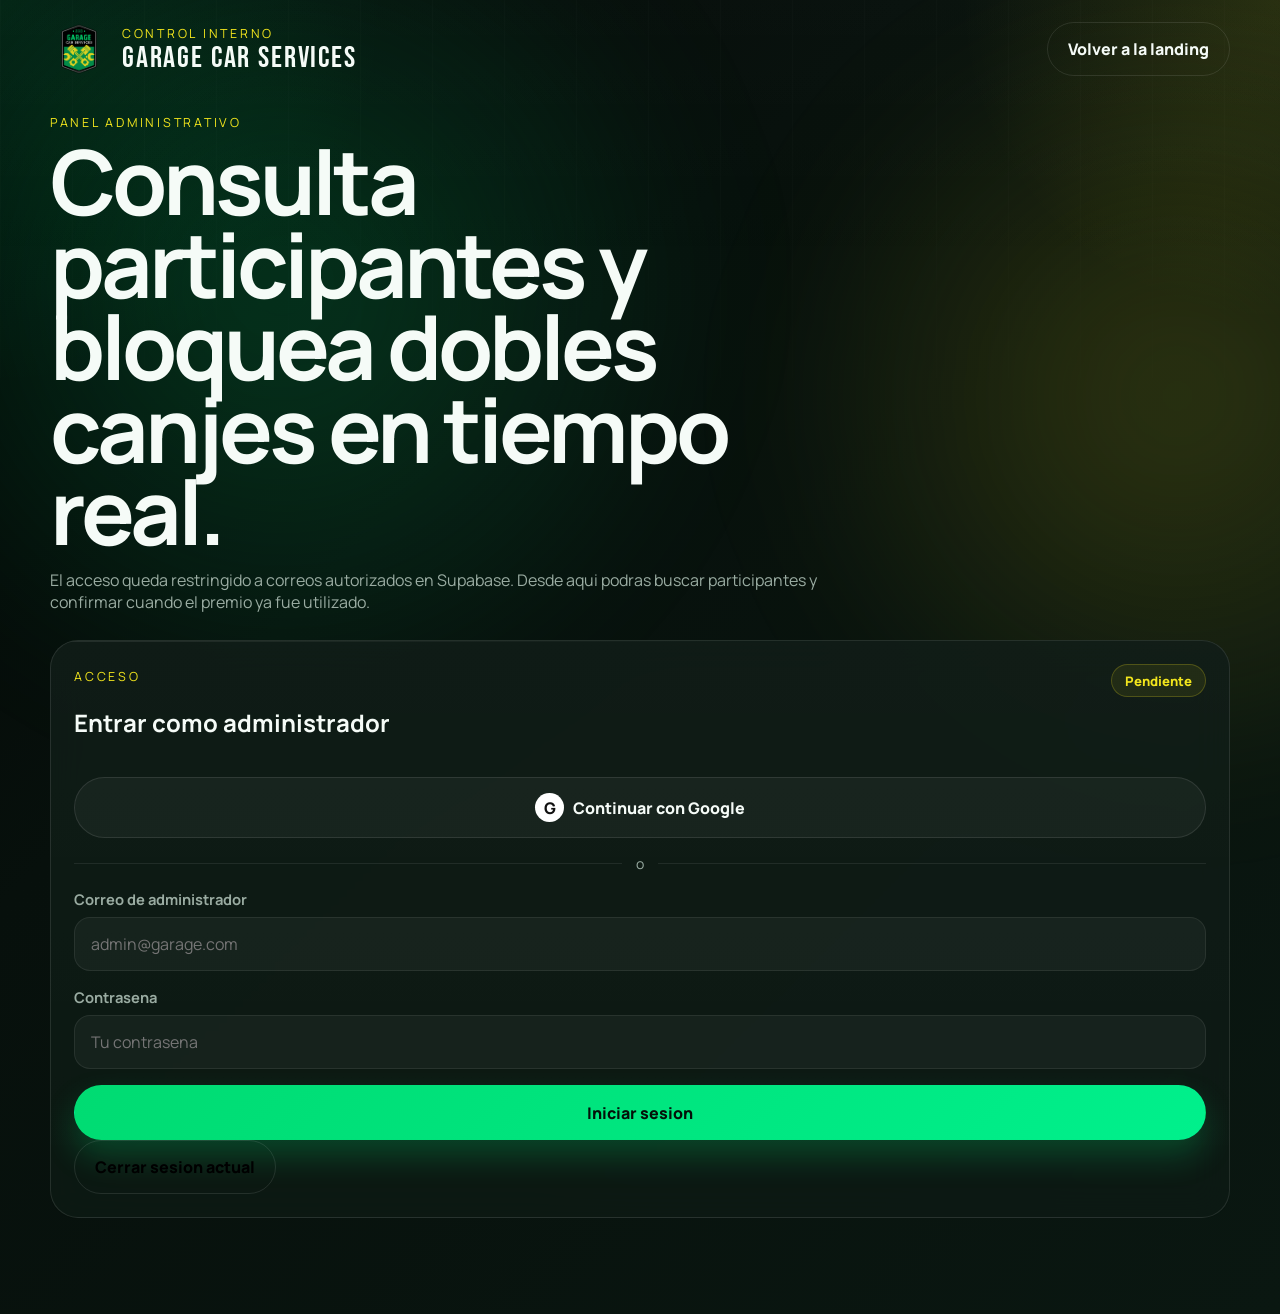
==== admin.html @ e253a98d "Initial landing, Supabase integration, and GitHub Pages setup" ====
<!DOCTYPE html>
<html lang="es">
  <head>
    <meta charset="UTF-8" />
    <meta name="viewport" content="width=device-width, initial-scale=1.0" />
    <meta
      name="description"
      content="Panel de administracion Garage Car Services para consultar registros y marcar canjes."
    />
    <title>Garage Car Services | Admin</title>
    <link rel="preconnect" href="https://fonts.googleapis.com" />
    <link rel="preconnect" href="https://fonts.gstatic.com" crossorigin />
    <link
      href="https://fonts.googleapis.com/css2?family=Bebas+Neue&family=Manrope:wght@400;500;700;800&display=swap"
      rel="stylesheet"
    />
    <link rel="stylesheet" href="./styles.css" />
  </head>
  <body data-page="admin">
    <div class="page-noise" aria-hidden="true"></div>
    <div class="page-glow page-glow-left" aria-hidden="true"></div>
    <div class="page-glow page-glow-right" aria-hidden="true"></div>

    <header class="topbar topbar-admin">
      <a class="brandmark" href="./index.html">
        <img
          class="brandmark-logo"
          src="./assets/garage-logo.png"
          alt="Garage Car Services"
        />
        <div class="brandmark-copy">
          <span class="brandmark-kicker">Control interno</span>
          <span class="brandmark-name">Garage Car Services</span>
        </div>
      </a>
      <nav class="topbar-actions">
        <a class="button button-ghost" href="./index.html">Volver a la landing</a>
      </nav>
    </header>

    <main class="admin-shell">
      <section class="admin-hero">
        <span class="eyebrow">Panel administrativo</span>
        <h1>Consulta participantes y bloquea dobles canjes en tiempo real.</h1>
        <p>
          El acceso queda restringido a correos autorizados en Supabase. Desde aqui
          podras buscar participantes y confirmar cuando el premio ya fue utilizado.
        </p>
      </section>

      <section class="panel admin-login" id="admin-login">
        <div class="panel-head">
          <div>
            <span class="panel-kicker">Acceso</span>
            <h2>Entrar como administrador</h2>
          </div>
          <span class="panel-pill" id="admin-auth-pill">Pendiente</span>
        </div>

        <button class="button button-google" id="admin-google-auth-button" type="button">
          <span class="google-mark">G</span>
          Continuar con Google
        </button>

        <div class="auth-divider">
          <span>o</span>
        </div>

        <form id="admin-login-form" class="stack-form">
          <label class="field">
            <span>Correo de administrador</span>
            <input
              id="admin-email-input"
              name="email"
              type="email"
              placeholder="admin@garage.com"
              autocomplete="email"
              required
            />
          </label>

          <label class="field">
            <span>Contrasena</span>
            <input
              id="admin-password-input"
              name="password"
              type="password"
              placeholder="Tu contrasena"
              autocomplete="current-password"
              required
            />
          </label>

          <button class="button button-primary" type="submit">Iniciar sesion</button>
        </form>

        <div class="status-banner" id="admin-email-status" aria-live="polite"></div>
        <button
          class="button button-ghost"
          id="admin-standalone-sign-out-button"
          type="button"
          hidden
        >
          Cerrar sesion actual
        </button>
      </section>

      <section class="admin-dashboard" id="admin-dashboard" hidden>
        <div class="admin-toolbar">
          <div class="toolbar-copy">
            <span class="eyebrow">Sesion activa</span>
            <h2 id="admin-user-label">Administrador autenticado</h2>
          </div>
          <div class="toolbar-actions">
            <button class="button button-secondary" id="refresh-claims-button" type="button">
              Actualizar
            </button>
            <button class="button button-ghost" id="admin-sign-out-button" type="button">
              Cerrar sesion
            </button>
          </div>
        </div>

        <div class="admin-stats" id="admin-stats"></div>

        <section class="panel">
          <div class="panel-head">
            <div>
              <span class="panel-kicker">Participantes</span>
              <h3>Buscar registros y marcar canjes</h3>
            </div>
            <span class="panel-pill panel-pill-muted" id="records-count">0 registros</span>
          </div>

          <label class="field">
            <span>Buscar por nombre, email, DUI o codigo</span>
            <input
              id="search-input"
              type="search"
              placeholder="Ejemplo: 12345678-9 o GARAGE-2026-001"
            />
          </label>

          <div class="status-banner" id="admin-claims-status" aria-live="polite"></div>

          <div class="records-table-wrap">
            <table class="records-table">
              <thead>
                <tr>
                  <th>Participante</th>
                  <th>Contacto</th>
                  <th>Codigo</th>
                  <th>Registro</th>
                  <th>Estado</th>
                  <th>Accion</th>
                </tr>
              </thead>
              <tbody id="claims-table-body"></tbody>
            </table>
          </div>
        </section>
      </section>
    </main>

    <script type="module" src="./admin.js"></script>
  </body>
</html>
---- styles.css ----
:root {
  --bg: #020504;
  --bg-deep: #08110d;
  --panel: rgba(9, 21, 16, 0.86);
  --panel-soft: rgba(255, 255, 255, 0.04);
  --line: rgba(255, 255, 255, 0.1);
  --line-strong: rgba(255, 255, 255, 0.18);
  --text: #f5fbf7;
  --muted: #9aaca2;
  --accent: #00db72;
  --accent-strong: #00f08c;
  --accent-2: #f2e51d;
  --accent-3: #d3d7d9;
  --success: #65f0b2;
  --warning: #ffe27c;
  --danger: #ff7f7f;
  --shadow: 0 30px 80px rgba(0, 0, 0, 0.4);
  --radius: 28px;
  --radius-sm: 18px;
  --display-font: "Bebas Neue", sans-serif;
  --body-font: "Manrope", sans-serif;
}

* {
  box-sizing: border-box;
}

html {
  scroll-behavior: smooth;
}

body {
  margin: 0;
  min-height: 100vh;
  color: var(--text);
  font-family: var(--body-font);
  background:
    radial-gradient(circle at top left, rgba(0, 219, 114, 0.12), transparent 24rem),
    radial-gradient(circle at top right, rgba(242, 229, 29, 0.12), transparent 20rem),
    linear-gradient(135deg, #020504 0%, #07100c 35%, #0a1711 100%);
  overflow-x: hidden;
}

body::before {
  content: "";
  position: fixed;
  inset: 0;
  background:
    linear-gradient(180deg, rgba(255, 255, 255, 0.02), transparent 22rem),
    repeating-linear-gradient(
      90deg,
      rgba(255, 255, 255, 0.018) 0,
      rgba(255, 255, 255, 0.018) 1px,
      transparent 1px,
      transparent 72px
    );
  mask-image: linear-gradient(to bottom, rgba(0, 0, 0, 0.75), transparent 70%);
  pointer-events: none;
  z-index: -3;
}

a {
  color: inherit;
  text-decoration: none;
}

button,
input {
  font: inherit;
}

.intro-overlay {
  position: fixed;
  inset: 0;
  display: grid;
  place-items: center;
  background:
    radial-gradient(circle at center, rgba(5, 20, 14, 0.75), rgba(2, 5, 4, 0.98)),
    linear-gradient(135deg, rgba(0, 219, 114, 0.08), rgba(242, 229, 29, 0.08));
  z-index: 40;
  transition:
    opacity 700ms ease,
    visibility 700ms ease;
  animation: intro-auto-hide 3.2s forwards;
}

.intro-overlay-hidden {
  opacity: 0;
  visibility: hidden;
  pointer-events: none;
}

.intro-overlay-replay {
  animation: intro-auto-hide 3.2s forwards;
}

.intro-grid,
.intro-beam {
  position: absolute;
  inset: 0;
  pointer-events: none;
}

.intro-grid {
  background-image:
    linear-gradient(rgba(255, 255, 255, 0.04) 1px, transparent 1px),
    linear-gradient(90deg, rgba(255, 255, 255, 0.04) 1px, transparent 1px);
  background-size: 56px 56px;
  opacity: 0.18;
  animation: intro-grid-shift 10s linear infinite;
}

.intro-beam {
  filter: blur(42px);
}

.intro-beam-left {
  background: radial-gradient(circle, rgba(0, 219, 114, 0.28), transparent 58%);
  transform: translate(-24%, -8%);
}

.intro-beam-right {
  background: radial-gradient(circle, rgba(242, 229, 29, 0.22), transparent 54%);
  transform: translate(34%, 10%);
}

.intro-content {
  position: relative;
  z-index: 1;
  display: grid;
  justify-items: center;
  gap: 0.7rem;
  text-align: center;
  padding: 1.5rem;
}

.intro-logo {
  width: min(12rem, 52vw);
  animation: intro-float 1500ms ease forwards;
}

.intro-kicker,
.eyebrow,
.panel-kicker,
.brandmark-kicker,
.terms-brand {
  margin: 0;
  color: var(--accent-2);
  text-transform: uppercase;
  letter-spacing: 0.22em;
  font-size: 0.78rem;
}

.intro-title,
.brandmark-name {
  margin: 0;
  font-family: var(--display-font);
  letter-spacing: 0.06em;
}

.intro-title {
  font-size: clamp(4rem, 14vw, 8rem);
  line-height: 0.9;
  text-shadow:
    0 0 18px rgba(0, 219, 114, 0.2),
    0 0 36px rgba(242, 229, 29, 0.12);
  animation: intro-pop 1300ms cubic-bezier(0.2, 0.7, 0.1, 1) forwards;
}

.intro-copy {
  margin: 0;
  color: rgba(255, 255, 255, 0.76);
  font-size: 1rem;
}

.intro-button {
  margin-top: 0.4rem;
}

.page-noise,
.page-glow {
  pointer-events: none;
  position: fixed;
  inset: 0;
  z-index: -2;
}

.page-noise {
  background-image:
    linear-gradient(rgba(255, 255, 255, 0.03) 1px, transparent 1px),
    linear-gradient(90deg, rgba(255, 255, 255, 0.03) 1px, transparent 1px);
  background-size: 90px 90px;
  opacity: 0.1;
  mask-image: linear-gradient(to bottom, rgba(0, 0, 0, 0.9), transparent 72%);
}

.page-glow {
  z-index: -1;
  filter: blur(60px);
}

.page-glow-left {
  background: radial-gradient(circle, rgba(0, 219, 114, 0.2) 0%, transparent 58%);
  transform: translate(-28%, -18%);
}

.page-glow-right {
  background: radial-gradient(circle, rgba(242, 229, 29, 0.16) 0%, transparent 54%);
  transform: translate(42%, -6%);
}

.topbar,
.hero,
.claim-shell,
.terms-shell,
.site-footer,
.admin-shell {
  width: min(1180px, calc(100% - 2rem));
  margin-inline: auto;
}

.topbar {
  position: relative;
  z-index: 5;
  display: flex;
  align-items: center;
  justify-content: space-between;
  gap: 1rem;
  padding: 1.25rem 0 0;
}

.topbar-actions {
  display: flex;
  align-items: center;
  gap: 0.75rem;
}

.brandmark {
  display: inline-flex;
  align-items: center;
  gap: 0.9rem;
}

.brandmark-logo,
.terms-logo {
  width: 3.6rem;
  height: auto;
  flex: 0 0 auto;
}

.brandmark-copy {
  display: grid;
  gap: 0.15rem;
}

.brandmark-name {
  font-size: 1.9rem;
  line-height: 0.95;
}

.button,
.text-link,
.auth-tab {
  transition:
    transform 180ms ease,
    background 180ms ease,
    border-color 180ms ease,
    color 180ms ease,
    opacity 180ms ease,
    box-shadow 180ms ease;
}

.button {
  display: inline-flex;
  justify-content: center;
  align-items: center;
  gap: 0.55rem;
  min-height: 52px;
  padding: 0.95rem 1.25rem;
  border: 1px solid transparent;
  border-radius: 999px;
  cursor: pointer;
  font-weight: 800;
}

.button:hover,
.text-link:hover,
.auth-tab:hover {
  transform: translateY(-1px);
}

.button:disabled,
.auth-tab:disabled {
  opacity: 0.55;
  cursor: not-allowed;
  transform: none;
}

.button-primary {
  background: linear-gradient(135deg, var(--accent) 0%, var(--accent-strong) 100%);
  color: #041109;
  box-shadow: 0 16px 32px rgba(0, 219, 114, 0.24);
}

.button-secondary {
  background: rgba(255, 255, 255, 0.06);
  border-color: var(--line);
}

.button-ghost {
  background: transparent;
  border-color: var(--line);
}

.button-google {
  width: 100%;
  background: rgba(255, 255, 255, 0.04);
  border-color: var(--line);
  color: var(--text);
}

.google-mark {
  display: inline-grid;
  place-items: center;
  width: 1.8rem;
  height: 1.8rem;
  border-radius: 50%;
  background: #ffffff;
  color: #111111;
  font-weight: 800;
}

.text-link {
  border: 0;
  background: transparent;
  color: var(--muted);
  cursor: pointer;
}

.hero {
  min-height: calc(100svh - 88px);
  display: grid;
  grid-template-columns: 1.02fr 0.98fr;
  align-items: center;
  gap: clamp(1.5rem, 6vw, 4rem);
  padding: 2rem 0 4.5rem;
}

.hero-copy {
  max-width: 42rem;
}

.hero h1,
.admin-hero h1 {
  margin: 0.55rem 0 0;
  font-size: clamp(3rem, 7vw, 5.6rem);
  line-height: 0.92;
  letter-spacing: -0.045em;
}

.hero h1 span {
  color: var(--accent-2);
  text-shadow: 0 0 20px rgba(242, 229, 29, 0.15);
}

.hero-text,
.panel-note,
.field span,
.checkline span,
.admin-hero p,
.terms-list,
.summary-grid dd,
.registration-closed-banner span {
  color: var(--muted);
}

.hero-text {
  max-width: 35rem;
  font-size: 1.05rem;
  line-height: 1.75;
  margin: 1.25rem 0 0;
}

.offer-pills,
.hero-actions,
.success-actions,
.toolbar-actions {
  display: flex;
  flex-wrap: wrap;
  gap: 0.8rem;
}

.offer-pills {
  margin-top: 1.7rem;
}

.offer-pill {
  display: inline-flex;
  align-items: center;
  min-height: 2.35rem;
  padding: 0.55rem 0.9rem;
  border-radius: 999px;
  border: 1px solid rgba(0, 219, 114, 0.22);
  background: rgba(0, 219, 114, 0.08);
  color: #dbffea;
  font-size: 0.85rem;
  font-weight: 700;
}

.offer-pill-alt {
  border-color: rgba(242, 229, 29, 0.22);
  background: rgba(242, 229, 29, 0.08);
  color: #fff9d9;
}

.hero-actions {
  margin-top: 2rem;
}

.hero-stage {
  position: relative;
  min-height: 34rem;
  display: grid;
  place-items: center;
}

.hero-stage-halo {
  position: absolute;
  inset: auto;
  width: min(35rem, 100%);
  aspect-ratio: 1 / 1;
  border-radius: 50%;
  background:
    radial-gradient(circle at center, rgba(0, 219, 114, 0.14), rgba(2, 5, 4, 0) 62%),
    radial-gradient(circle at center, rgba(242, 229, 29, 0.12), rgba(2, 5, 4, 0) 40%);
  border: 1px solid rgba(255, 255, 255, 0.08);
  box-shadow: var(--shadow);
}

.hero-stage-halo::after {
  content: "";
  position: absolute;
  inset: 7%;
  border-radius: 50%;
  border: 1px solid rgba(255, 255, 255, 0.08);
}

.spark-field {
  position: absolute;
  inset: 0;
}

.spark {
  position: absolute;
  width: 0.6rem;
  height: 0.6rem;
  border-radius: 50%;
  background: var(--accent-2);
  box-shadow:
    0 0 0 6px rgba(242, 229, 29, 0.08),
    0 0 18px rgba(242, 229, 29, 0.3);
  animation: spark-float 8s ease-in-out infinite;
}

.spark:nth-child(1) {
  top: 12%;
  left: 18%;
}

.spark:nth-child(2) {
  top: 18%;
  right: 16%;
  animation-delay: -1.3s;
}

.spark:nth-child(3) {
  top: 38%;
  left: 6%;
  animation-delay: -2.8s;
}

.spark:nth-child(4) {
  top: 46%;
  right: 8%;
  animation-delay: -4.1s;
}

.spark:nth-child(5) {
  bottom: 19%;
  left: 18%;
  animation-delay: -2s;
}

.spark:nth-child(6) {
  bottom: 11%;
  right: 20%;
  animation-delay: -5.1s;
}

.spark:nth-child(7) {
  top: 56%;
  left: 22%;
  animation-delay: -3.4s;
}

.spark:nth-child(8) {
  top: 26%;
  right: 28%;
  animation-delay: -6s;
}

.crest-shell {
  position: relative;
  z-index: 1;
  display: grid;
  place-items: center;
  width: min(27rem, 72%);
  aspect-ratio: 1 / 1;
  border-radius: 32px;
  background:
    linear-gradient(180deg, rgba(255, 255, 255, 0.06), rgba(255, 255, 255, 0.01)),
    rgba(4, 9, 7, 0.76);
  border: 1px solid rgba(255, 255, 255, 0.08);
  backdrop-filter: blur(18px);
  box-shadow: var(--shadow);
}

.crest-shell::before {
  content: "";
  position: absolute;
  inset: 1rem;
  border-radius: 26px;
  border: 1px solid rgba(0, 219, 114, 0.12);
}

.crest-logo {
  width: min(18rem, 80%);
  height: auto;
  filter: drop-shadow(0 20px 30px rgba(0, 0, 0, 0.24));
}

.surprise-ticket {
  position: absolute;
  right: 0;
  bottom: 1.6rem;
  z-index: 2;
  display: grid;
  gap: 0.1rem;
  min-width: 14rem;
  padding: 1.15rem 1.2rem;
  border-radius: 24px;
  background:
    linear-gradient(135deg, rgba(242, 229, 29, 0.98), rgba(255, 242, 98, 0.92));
  color: #1a1804;
  box-shadow: 0 24px 40px rgba(0, 0, 0, 0.28);
}

.surprise-ticket span {
  text-transform: uppercase;
  letter-spacing: 0.18em;
  font-size: 0.74rem;
  font-weight: 800;
}

.surprise-ticket strong {
  font-family: var(--display-font);
  font-size: 4.4rem;
  line-height: 0.82;
  letter-spacing: 0.04em;
}

.surprise-ticket p {
  margin: 0;
  font-weight: 700;
}

.claim-shell,
.terms-shell,
.admin-shell {
  padding-bottom: 6rem;
}

.section-head {
  max-width: 44rem;
  margin-bottom: 1.5rem;
}

.section-head h2 {
  margin: 0.45rem 0 0;
  font-size: clamp(2rem, 4vw, 3.6rem);
  line-height: 0.98;
  letter-spacing: -0.045em;
}

.registration-closed-banner {
  display: flex;
  gap: 0.65rem;
  align-items: center;
  margin-bottom: 1rem;
  padding: 1rem 1.1rem;
  border-radius: 20px;
  border: 1px solid rgba(242, 229, 29, 0.18);
  background: rgba(242, 229, 29, 0.08);
}

.registration-closed-banner strong {
  color: var(--warning);
}

.claim-layout {
  display: grid;
  grid-template-columns: 0.92fr 1.08fr;
  gap: 1rem;
  align-items: start;
}

.claim-panels {
  display: grid;
  gap: 1rem;
}

.panel,
.terms-card,
.admin-stats article {
  position: relative;
  background:
    linear-gradient(180deg, rgba(255, 255, 255, 0.03), rgba(255, 255, 255, 0.015)),
    var(--panel);
  border: 1px solid var(--line);
  border-radius: var(--radius);
  backdrop-filter: blur(18px);
  overflow: hidden;
}

.panel::before,
.terms-card::before,
.admin-stats article::before {
  content: "";
  position: absolute;
  inset: 0 auto auto 0;
  width: 100%;
  height: 1px;
  background: linear-gradient(90deg, rgba(255, 255, 255, 0.22), transparent 60%);
  opacity: 0.42;
}

.panel,
.terms-card {
  padding: 1.45rem;
}

.panel-head {
  display: flex;
  justify-content: space-between;
  align-items: start;
  gap: 1rem;
  margin-bottom: 1.15rem;
}

.panel-head h3,
.terms-card h3 {
  margin: 0;
  font-size: 1.48rem;
  line-height: 1.14;
}

.panel-pill {
  display: inline-flex;
  align-items: center;
  min-height: 2.1rem;
  padding: 0.42rem 0.8rem;
  border-radius: 999px;
  border: 1px solid rgba(242, 229, 29, 0.22);
  background: rgba(242, 229, 29, 0.08);
  color: var(--accent-2);
  font-size: 0.82rem;
  font-weight: 800;
}

.panel-pill-muted {
  border-color: rgba(255, 255, 255, 0.1);
  background: rgba(255, 255, 255, 0.04);
  color: var(--muted);
}

.panel-pill-success {
  border-color: rgba(101, 240, 178, 0.22);
  background: rgba(101, 240, 178, 0.1);
  color: var(--success);
}

.auth-divider {
  display: grid;
  align-items: center;
  grid-template-columns: 1fr auto 1fr;
  gap: 0.9rem;
  margin: 1rem 0;
  color: var(--muted);
  font-size: 0.88rem;
}

.auth-divider::before,
.auth-divider::after {
  content: "";
  height: 1px;
  background: rgba(255, 255, 255, 0.08);
}

.auth-tabs {
  display: grid;
  grid-template-columns: repeat(2, minmax(0, 1fr));
  gap: 0.6rem;
  margin-bottom: 1rem;
}

.auth-tab {
  min-height: 48px;
  border-radius: 999px;
  border: 1px solid var(--line);
  background: rgba(255, 255, 255, 0.03);
  color: var(--muted);
  cursor: pointer;
  font-weight: 800;
}

.auth-tab-active {
  border-color: rgba(0, 219, 114, 0.22);
  background: rgba(0, 219, 114, 0.1);
  color: var(--text);
  box-shadow: inset 0 0 0 1px rgba(0, 219, 114, 0.1);
}

.stack-form {
  display: grid;
  gap: 1rem;
}

.field-grid {
  display: grid;
  grid-template-columns: repeat(2, minmax(0, 1fr));
  gap: 1rem;
}

.field {
  display: grid;
  gap: 0.48rem;
}

.field span {
  font-size: 0.92rem;
  font-weight: 700;
}

.field input {
  width: 100%;
  min-height: 54px;
  padding: 0.95rem 1rem;
  color: var(--text);
  background: rgba(255, 255, 255, 0.04);
  border: 1px solid rgba(255, 255, 255, 0.08);
  border-radius: 16px;
  outline: none;
}

.field input:focus {
  border-color: rgba(0, 219, 114, 0.45);
  box-shadow: 0 0 0 3px rgba(0, 219, 114, 0.12);
}

.field input[readonly] {
  opacity: 0.76;
}

.panel-note {
  margin: 0.9rem 0 0;
  line-height: 1.7;
}

.checkline {
  display: flex;
  align-items: start;
  gap: 0.7rem;
  line-height: 1.65;
}

.checkline input {
  margin-top: 0.2rem;
}

.status-banner {
  display: none;
  margin-top: 1rem;
  padding: 0.95rem 1rem;
  border-radius: 18px;
  line-height: 1.6;
}

.status-banner[data-kind] {
  display: block;
}

.status-banner[data-kind="info"] {
  background: rgba(75, 167, 255, 0.12);
  color: #d7ebff;
}

.status-banner[data-kind="success"] {
  background: rgba(101, 240, 178, 0.12);
  color: #defced;
}

.status-banner[data-kind="error"] {
  background: rgba(255, 127, 127, 0.12);
  color: #ffd9d9;
}

.status-banner[data-kind="warning"] {
  background: rgba(242, 229, 29, 0.12);
  color: #fff6c9;
}

.detected-code {
  display: flex;
  flex-wrap: wrap;
  align-items: center;
  gap: 0.55rem 0.9rem;
  padding: 1rem;
  margin-bottom: 1rem;
  border-radius: 18px;
  background: rgba(0, 219, 114, 0.08);
  border: 1px solid rgba(0, 219, 114, 0.16);
}

.detected-code p {
  margin: 0;
  color: var(--muted);
}

.detected-code strong {
  letter-spacing: 0.08em;
}

.inline-link {
  padding: 0;
}

.summary-grid,
.terms-personal-data {
  display: grid;
  grid-template-columns: repeat(2, minmax(0, 1fr));
  gap: 0.9rem;
}

.details-code-chip {
  display: flex;
  align-items: center;
  justify-content: space-between;
  gap: 1rem;
  padding: 0.95rem 1rem;
  margin-bottom: 1rem;
  border-radius: 18px;
  background: rgba(0, 219, 114, 0.08);
  border: 1px solid rgba(0, 219, 114, 0.16);
}

.details-code-chip span {
  color: var(--muted);
  text-transform: uppercase;
  letter-spacing: 0.16em;
  font-size: 0.74rem;
  font-weight: 800;
}

.details-code-chip strong {
  letter-spacing: 0.08em;
}

.summary-grid div,
.terms-personal-data div {
  padding: 1rem;
  border-radius: 18px;
  background: rgba(255, 255, 255, 0.03);
  border: 1px solid rgba(255, 255, 255, 0.08);
}

.summary-grid dt,
.terms-personal-data p {
  margin: 0 0 0.35rem;
  color: var(--accent-2);
  font-size: 0.76rem;
  font-weight: 800;
  letter-spacing: 0.14em;
  text-transform: uppercase;
}

.summary-grid dd,
.terms-personal-data strong {
  margin: 0;
  font-weight: 700;
}

.success-actions {
  margin-top: 1.2rem;
}

.terms-header {
  display: flex;
  justify-content: space-between;
  gap: 1rem;
  align-items: center;
}

.terms-header-copy {
  display: flex;
  align-items: center;
  gap: 0.9rem;
}

.terms-list {
  margin: 1.5rem 0 0;
  padding-left: 1.2rem;
  line-height: 1.8;
}

.site-footer {
  padding: 0 0 2.5rem;
  color: rgba(255, 255, 255, 0.55);
}

.admin-shell {
  padding-top: 2rem;
}

.admin-hero {
  max-width: 50rem;
  margin-bottom: 1.7rem;
}

.admin-hero h1 {
  max-width: 44rem;
}

.admin-toolbar {
  display: flex;
  justify-content: space-between;
  align-items: end;
  gap: 1rem;
  margin-bottom: 1.2rem;
}

.admin-stats {
  display: grid;
  grid-template-columns: repeat(3, minmax(0, 1fr));
  gap: 1rem;
  margin-bottom: 1rem;
}

.admin-stats article {
  padding: 1.1rem 1.2rem;
}

.admin-stats span {
  display: block;
  color: var(--muted);
  font-size: 0.86rem;
}

.admin-stats strong {
  display: block;
  margin-top: 0.35rem;
  font-size: 2rem;
  line-height: 1;
}

.records-table-wrap {
  width: 100%;
  overflow-x: auto;
}

.records-table {
  width: 100%;
  border-collapse: collapse;
  margin-top: 1.1rem;
}

.records-table th,
.records-table td {
  padding: 1rem 0.8rem;
  text-align: left;
  border-bottom: 1px solid rgba(255, 255, 255, 0.08);
}

.records-table th {
  color: var(--muted);
  font-size: 0.85rem;
  font-weight: 800;
  letter-spacing: 0.12em;
  text-transform: uppercase;
}

.records-table td {
  vertical-align: top;
}

.participant-cell strong,
.contact-cell strong {
  display: block;
}

.participant-cell span,
.contact-cell span,
.records-table small {
  display: block;
  margin-top: 0.2rem;
  color: var(--muted);
}

.table-actions {
  display: flex;
  gap: 0.55rem;
}

.empty-row td {
  color: var(--muted);
  text-align: center;
}

.reveal {
  opacity: 0;
  transform: translateY(24px);
  animation: reveal-up 760ms cubic-bezier(0.2, 0.65, 0.2, 1) forwards;
}

.reveal-delay {
  animation-delay: 140ms;
}

@keyframes reveal-up {
  to {
    opacity: 1;
    transform: translateY(0);
  }
}

@keyframes spark-float {
  0%,
  100% {
    transform: translate3d(0, 0, 0) scale(0.92);
    opacity: 0.82;
  }
  50% {
    transform: translate3d(0.4rem, -0.8rem, 0) scale(1.08);
    opacity: 0.35;
  }
}

@keyframes intro-pop {
  0% {
    opacity: 0;
    transform: translateY(26px) scale(0.94);
  }
  40% {
    opacity: 1;
  }
  100% {
    opacity: 1;
    transform: translateY(0) scale(1);
  }
}

@keyframes intro-float {
  0% {
    opacity: 0;
    transform: translateY(22px) scale(0.92);
  }
  100% {
    opacity: 1;
    transform: translateY(0) scale(1);
  }
}

@keyframes intro-grid-shift {
  from {
    transform: translateY(0);
  }
  to {
    transform: translateY(56px);
  }
}

@keyframes intro-auto-hide {
  0%,
  72% {
    opacity: 1;
    visibility: visible;
  }
  100% {
    opacity: 0;
    visibility: hidden;
    pointer-events: none;
  }
}

@media (max-width: 980px) {
  .hero,
  .claim-layout,
  .admin-stats {
    grid-template-columns: 1fr;
  }

  .hero {
    min-height: auto;
    padding-top: 2.2rem;
  }

  .hero-stage {
    min-height: 28rem;
  }

  .surprise-ticket {
    left: 50%;
    right: auto;
    transform: translateX(-50%);
    bottom: 0.8rem;
  }

  .admin-toolbar,
  .terms-header,
  .topbar {
    align-items: start;
  }
}

@media (max-width: 720px) {
  .topbar,
  .topbar-actions,
  .hero-actions,
  .offer-pills,
  .field-grid,
  .summary-grid,
  .terms-personal-data,
  .admin-toolbar,
  .toolbar-actions,
  .success-actions {
    display: grid;
  }

  .topbar-actions,
  .hero-actions,
  .toolbar-actions,
  .success-actions {
    width: 100%;
  }

  .button,
  .button-primary,
  .button-secondary,
  .button-ghost {
    width: 100%;
  }

  .brandmark {
    align-items: start;
  }

  .brandmark-logo {
    width: 3.1rem;
  }

  .hero h1,
  .admin-hero h1 {
    font-size: clamp(2.5rem, 11vw, 3.9rem);
  }

  .crest-shell {
    width: 88%;
  }

  .panel,
  .terms-card,
  .admin-stats article {
    border-radius: 24px;
  }
}

@media (prefers-reduced-motion: reduce) {
  *,
  *::before,
  *::after {
    animation: none !important;
    transition: none !important;
    scroll-behavior: auto !important;
  }
}

@media print {
  body {
    background: #ffffff;
    color: #000000;
  }

  body * {
    visibility: hidden;
  }

  #terms-card,
  #terms-card * {
    visibility: visible;
  }

  #terms-card {
    position: absolute;
    inset: 0;
    margin: 0;
    width: 100%;
    min-height: 100%;
    color: #000000;
    background: #ffffff;
    border: 0;
    box-shadow: none;
  }

  .print-hide {
    display: none !important;
  }
}
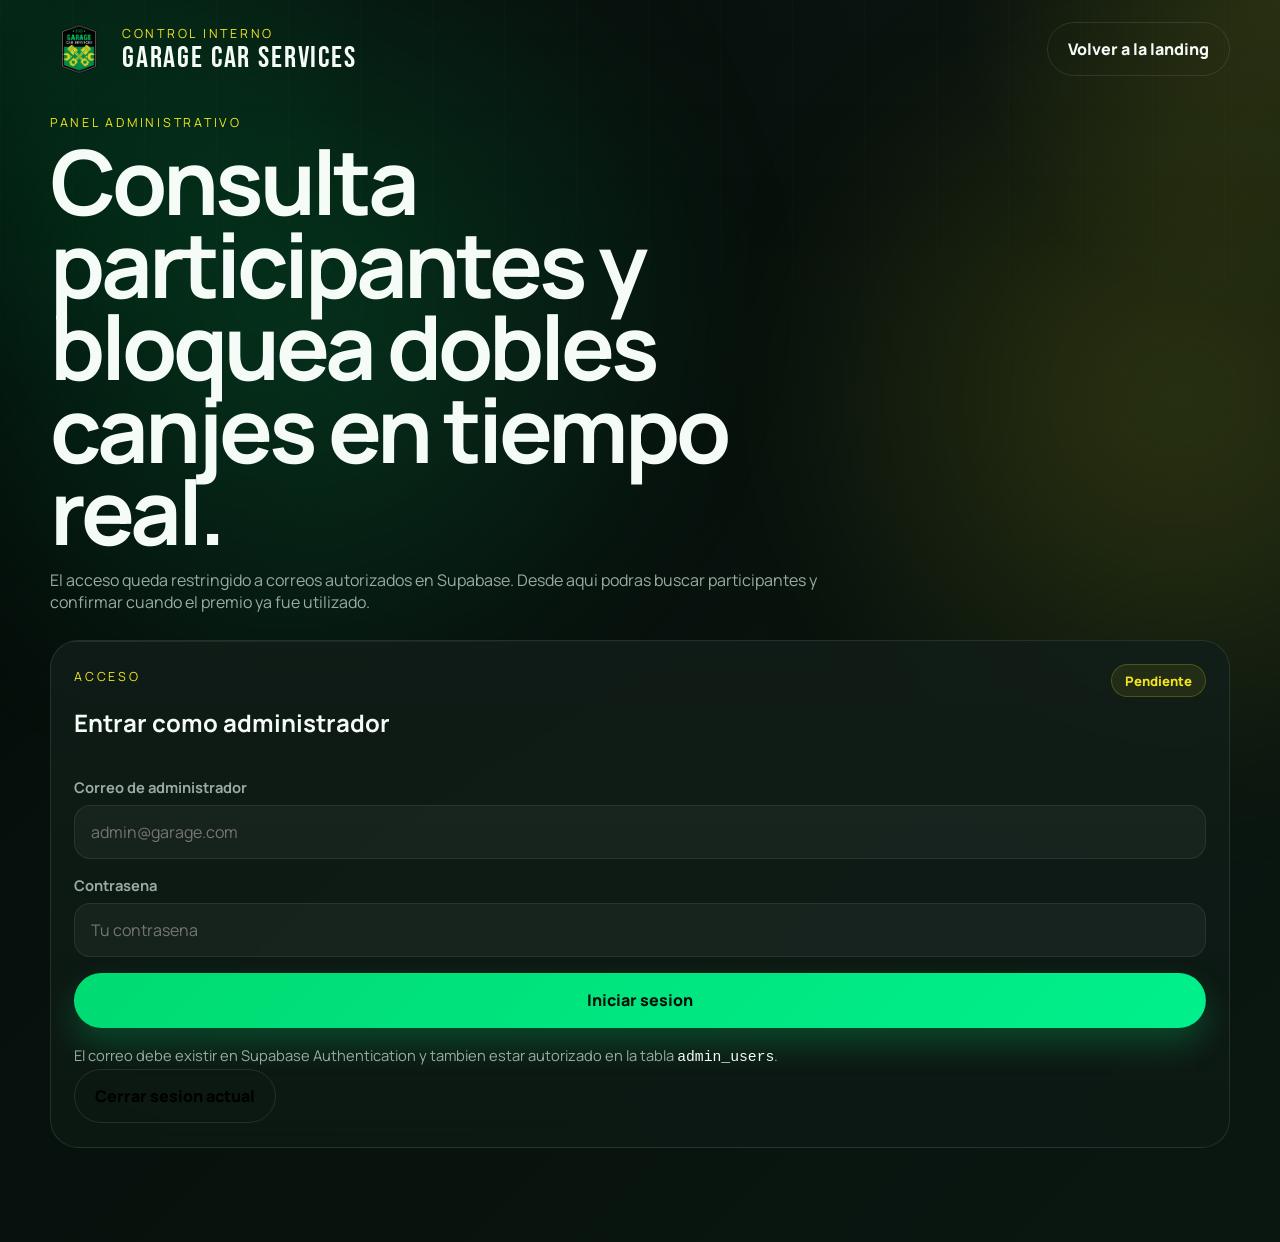
==== commit 710968af: "Refine admin email login flow" ====
--- a/admin.html
+++ b/admin.html
@@ -57,15 +57,6 @@
           <span class="panel-pill" id="admin-auth-pill">Pendiente</span>
         </div>
 
-        <button class="button button-google" id="admin-google-auth-button" type="button">
-          <span class="google-mark">G</span>
-          Continuar con Google
-        </button>
-
-        <div class="auth-divider">
-          <span>o</span>
-        </div>
-
         <form id="admin-login-form" class="stack-form">
           <label class="field">
             <span>Correo de administrador</span>
@@ -93,6 +84,11 @@
 
           <button class="button button-primary" type="submit">Iniciar sesion</button>
         </form>
+
+        <p class="auth-helper">
+          El correo debe existir en Supabase Authentication y tambien estar autorizado en la
+          tabla <code>admin_users</code>.
+        </p>
 
         <div class="status-banner" id="admin-email-status" aria-live="polite"></div>
         <button
--- a/styles.css
+++ b/styles.css
@@ -312,24 +312,6 @@
   border-color: var(--line);
 }
 
-.button-google {
-  width: 100%;
-  background: rgba(255, 255, 255, 0.04);
-  border-color: var(--line);
-  color: var(--text);
-}
-
-.google-mark {
-  display: inline-grid;
-  place-items: center;
-  width: 1.8rem;
-  height: 1.8rem;
-  border-radius: 50%;
-  background: #ffffff;
-  color: #111111;
-  font-weight: 800;
-}
-
 .text-link {
   border: 0;
   background: transparent;
@@ -689,21 +671,15 @@
   color: var(--success);
 }
 
-.auth-divider {
-  display: grid;
-  align-items: center;
-  grid-template-columns: 1fr auto 1fr;
-  gap: 0.9rem;
-  margin: 1rem 0;
+.auth-helper {
+  margin: 1rem 0 0;
   color: var(--muted);
-  font-size: 0.88rem;
-}
-
-.auth-divider::before,
-.auth-divider::after {
-  content: "";
-  height: 1px;
-  background: rgba(255, 255, 255, 0.08);
+  font-size: 0.92rem;
+  line-height: 1.6;
+}
+
+.auth-helper code {
+  color: var(--text);
 }
 
 .auth-tabs {
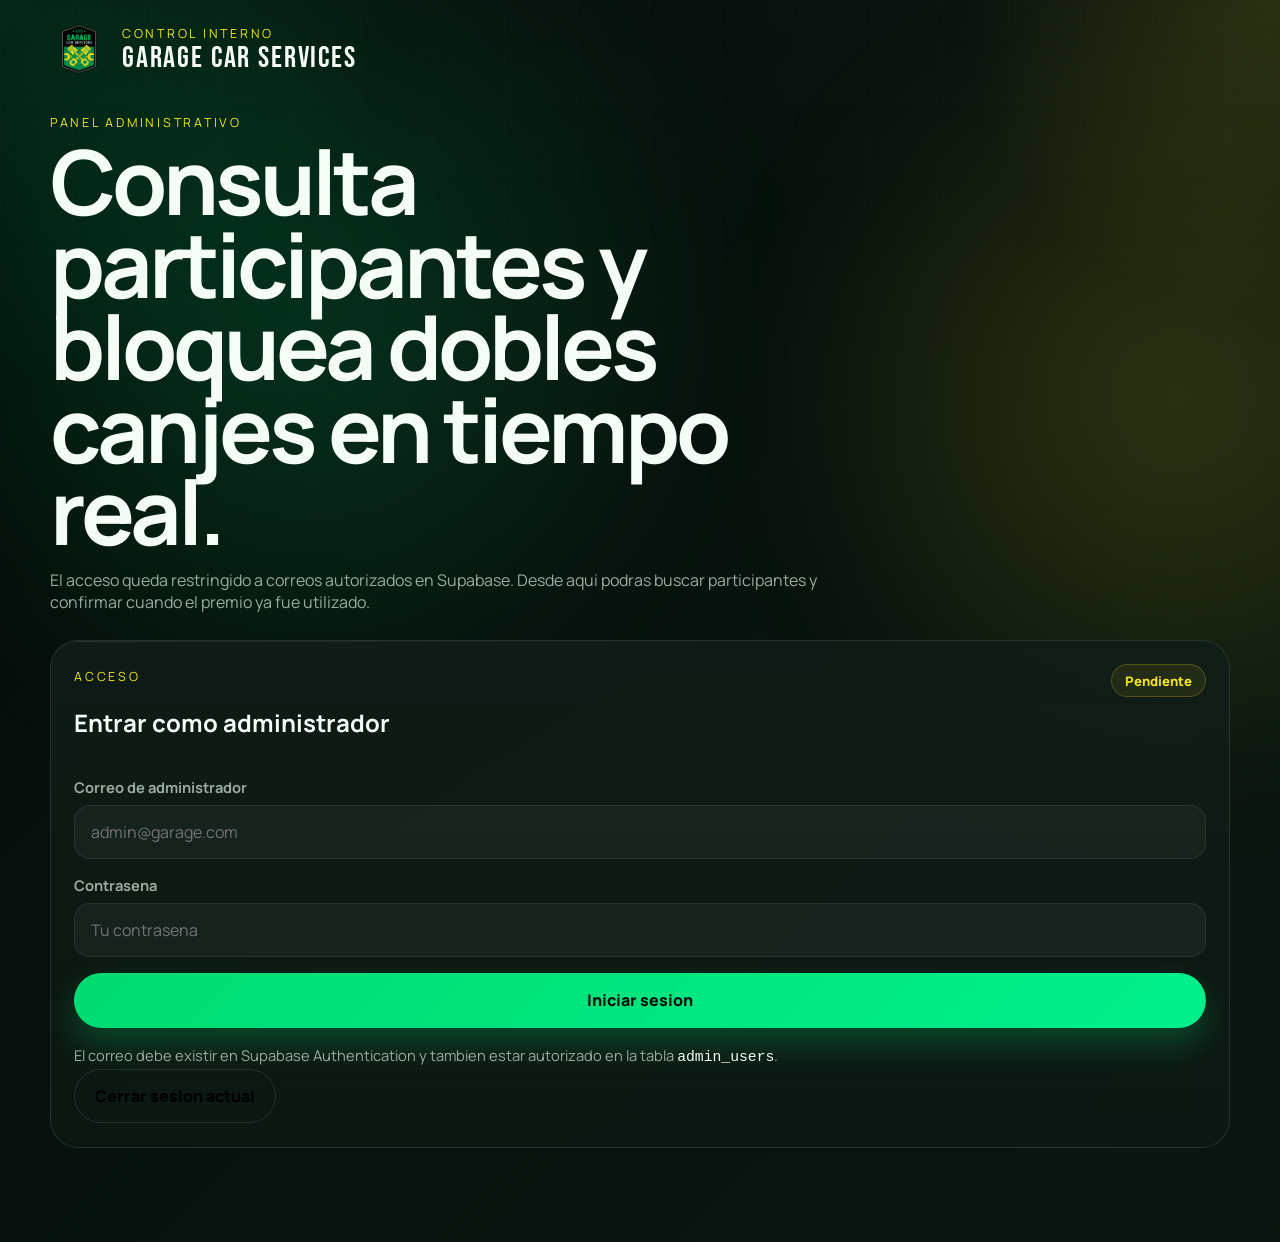
==== commit 8d78f33c: "Remove admin shortcuts from public views" ====
--- a/admin.html
+++ b/admin.html
@@ -33,9 +33,6 @@
           <span class="brandmark-name">Garage Car Services</span>
         </div>
       </a>
-      <nav class="topbar-actions">
-        <a class="button button-ghost" href="./index.html">Volver a la landing</a>
-      </nav>
     </header>
 
     <main class="admin-shell">
--- a/styles.css
+++ b/styles.css
@@ -229,12 +229,6 @@
   padding: 1.25rem 0 0;
 }
 
-.topbar-actions {
-  display: flex;
-  align-items: center;
-  gap: 0.75rem;
-}
-
 .brandmark {
   display: inline-flex;
   align-items: center;
@@ -521,41 +515,6 @@
   filter: drop-shadow(0 20px 30px rgba(0, 0, 0, 0.24));
 }
 
-.surprise-ticket {
-  position: absolute;
-  right: 0;
-  bottom: 1.6rem;
-  z-index: 2;
-  display: grid;
-  gap: 0.1rem;
-  min-width: 14rem;
-  padding: 1.15rem 1.2rem;
-  border-radius: 24px;
-  background:
-    linear-gradient(135deg, rgba(242, 229, 29, 0.98), rgba(255, 242, 98, 0.92));
-  color: #1a1804;
-  box-shadow: 0 24px 40px rgba(0, 0, 0, 0.28);
-}
-
-.surprise-ticket span {
-  text-transform: uppercase;
-  letter-spacing: 0.18em;
-  font-size: 0.74rem;
-  font-weight: 800;
-}
-
-.surprise-ticket strong {
-  font-family: var(--display-font);
-  font-size: 4.4rem;
-  line-height: 0.82;
-  letter-spacing: 0.04em;
-}
-
-.surprise-ticket p {
-  margin: 0;
-  font-weight: 700;
-}
-
 .claim-shell,
 .terms-shell,
 .admin-shell {
@@ -1093,13 +1052,6 @@
     min-height: 28rem;
   }
 
-  .surprise-ticket {
-    left: 50%;
-    right: auto;
-    transform: translateX(-50%);
-    bottom: 0.8rem;
-  }
-
   .admin-toolbar,
   .terms-header,
   .topbar {
@@ -1109,7 +1061,6 @@
 
 @media (max-width: 720px) {
   .topbar,
-  .topbar-actions,
   .hero-actions,
   .offer-pills,
   .field-grid,
@@ -1121,7 +1072,6 @@
     display: grid;
   }
 
-  .topbar-actions,
   .hero-actions,
   .toolbar-actions,
   .success-actions {
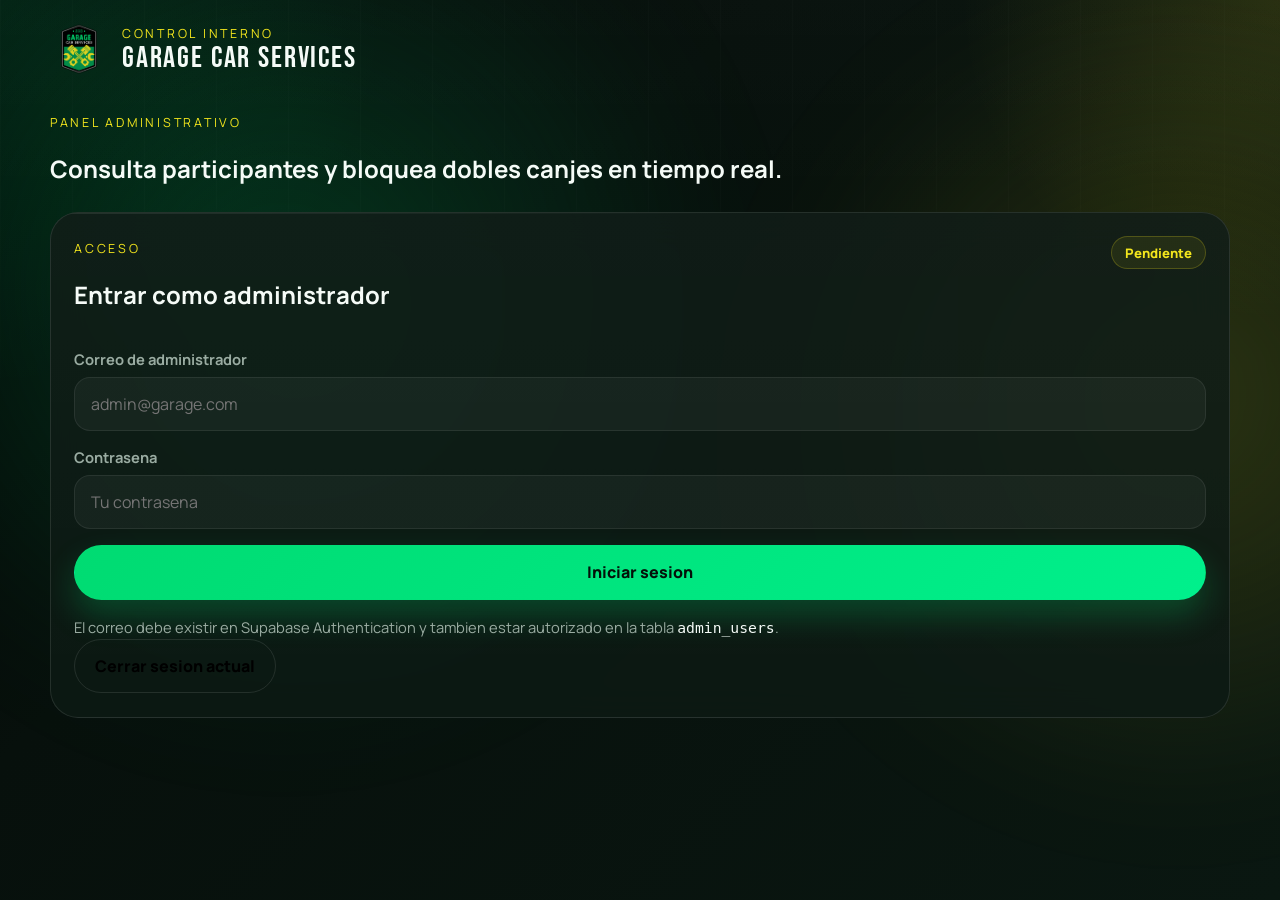
==== commit 7faf94fa: "Update admin.html 1" ====
--- a/admin.html
+++ b/admin.html
@@ -38,11 +38,8 @@
     <main class="admin-shell">
       <section class="admin-hero">
         <span class="eyebrow">Panel administrativo</span>
-        <h1>Consulta participantes y bloquea dobles canjes en tiempo real.</h1>
-        <p>
-          El acceso queda restringido a correos autorizados en Supabase. Desde aqui
-          podras buscar participantes y confirmar cuando el premio ya fue utilizado.
-        </p>
+        <h2>Consulta participantes y bloquea dobles canjes en tiempo real.</h2>
+      
       </section>
 
       <section class="panel admin-login" id="admin-login">
@@ -126,11 +123,11 @@
           </div>
 
           <label class="field">
-            <span>Buscar por nombre, email, DUI o codigo</span>
+            <span>Buscar por nombre, email, WhatsApp, DUI o codigo</span>
             <input
               id="search-input"
               type="search"
-              placeholder="Ejemplo: 12345678-9 o GARAGE-2026-001"
+              placeholder="Ejemplo: 1234-5678 o GARAGE-2026-001"
             />
           </label>
 
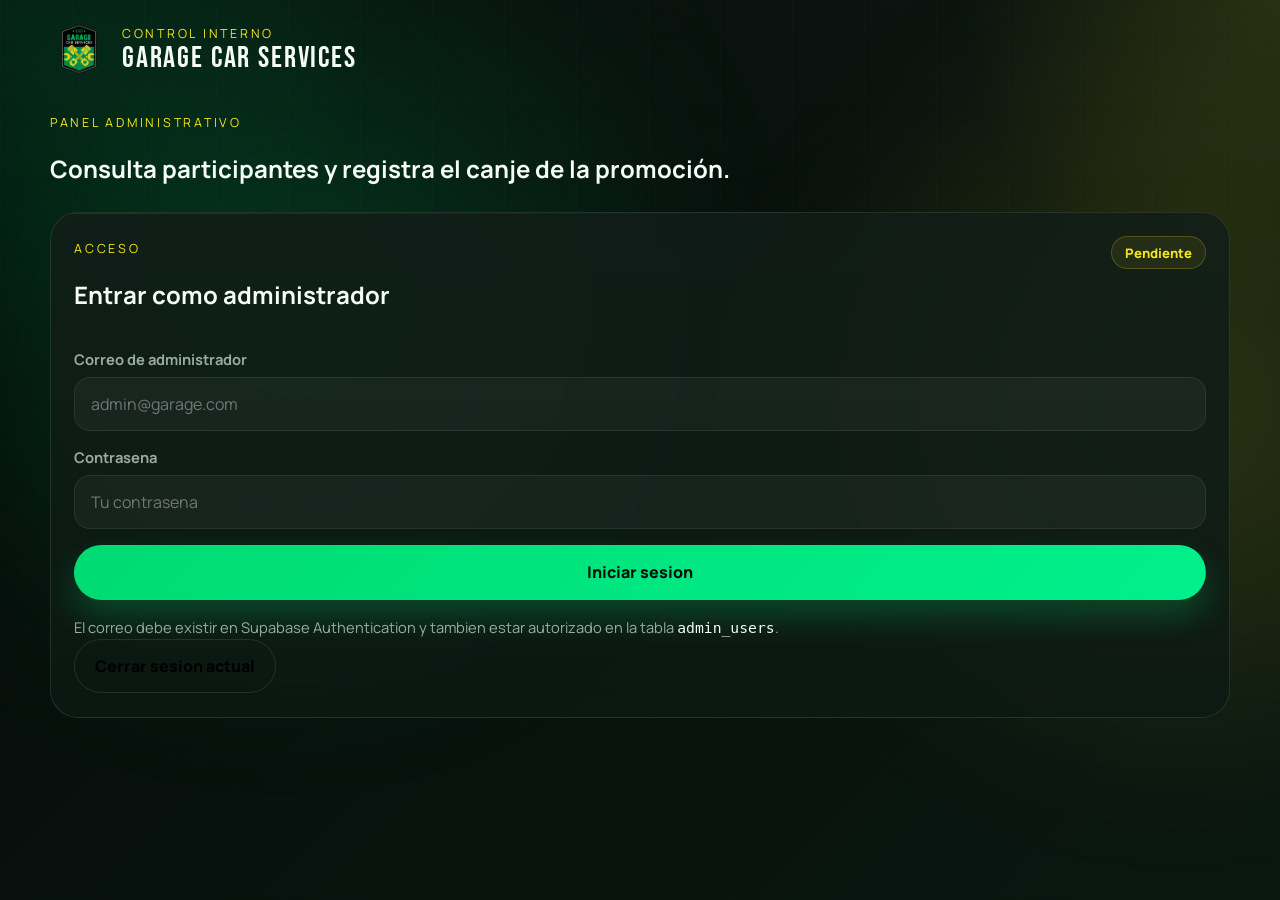
==== commit e93f559f: "Update admin.html 2" ====
--- a/admin.html
+++ b/admin.html
@@ -38,7 +38,7 @@
     <main class="admin-shell">
       <section class="admin-hero">
         <span class="eyebrow">Panel administrativo</span>
-        <h2>Consulta participantes y bloquea dobles canjes en tiempo real.</h2>
+        <h2>Consulta participantes y registra el canje de la promoción.</h2>
       
       </section>
 
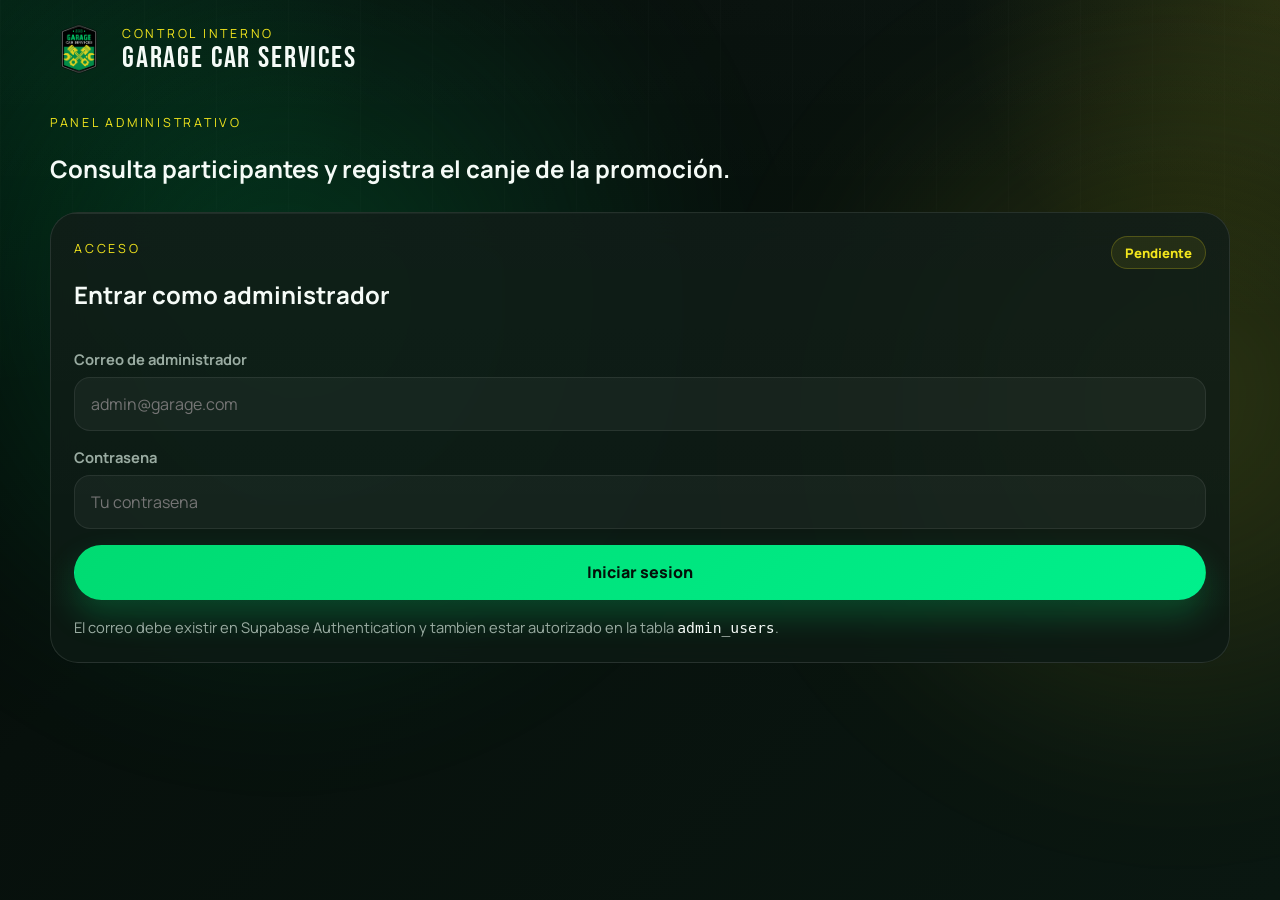
==== commit 9bebd111: "Enforce hidden state and bust asset cache" ====
--- a/admin.html
+++ b/admin.html
@@ -14,7 +14,7 @@
       href="https://fonts.googleapis.com/css2?family=Bebas+Neue&family=Manrope:wght@400;500;700;800&display=swap"
       rel="stylesheet"
     />
-    <link rel="stylesheet" href="./styles.css" />
+    <link rel="stylesheet" href="./styles.css?v=20260507c" />
   </head>
   <body data-page="admin">
     <div class="page-noise" aria-hidden="true"></div>
@@ -152,6 +152,6 @@
       </section>
     </main>
 
-    <script type="module" src="./admin.js"></script>
+    <script type="module" src="./admin.js?v=20260507c"></script>
   </body>
 </html>
--- a/styles.css
+++ b/styles.css
@@ -25,6 +25,10 @@
   box-sizing: border-box;
 }
 
+[hidden] {
+  display: none !important;
+}
+
 html {
   scroll-behavior: smooth;
 }
@@ -722,6 +726,16 @@
   margin-top: 0.2rem;
 }
 
+.terms-consent {
+  display: grid;
+  gap: 0.65rem;
+}
+
+.terms-preview-trigger {
+  justify-self: start;
+  font-weight: 700;
+}
+
 .status-banner {
   display: none;
   margin-top: 1rem;
@@ -855,6 +869,60 @@
   margin: 1.5rem 0 0;
   padding-left: 1.2rem;
   line-height: 1.8;
+}
+
+.terms-modal {
+  position: fixed;
+  inset: 0;
+  z-index: 50;
+  display: grid;
+  place-items: center;
+  padding: 1.25rem;
+}
+
+.terms-modal[hidden] {
+  display: none !important;
+}
+
+.terms-modal-backdrop {
+  position: absolute;
+  inset: 0;
+  background: rgba(2, 5, 4, 0.76);
+  backdrop-filter: blur(10px);
+}
+
+.terms-modal-dialog {
+  position: relative;
+  z-index: 1;
+  width: min(760px, 100%);
+  max-height: min(86vh, 920px);
+  padding: 1.5rem;
+  overflow: auto;
+  box-shadow: 0 30px 90px rgba(0, 0, 0, 0.45);
+}
+
+.terms-modal-head {
+  display: flex;
+  justify-content: space-between;
+  align-items: start;
+  gap: 1rem;
+}
+
+.terms-modal-head h3 {
+  margin: 0.3rem 0 0;
+  font-size: 1.6rem;
+}
+
+.terms-modal-close {
+  flex: 0 0 auto;
+}
+
+.terms-modal-list {
+  margin-top: 1rem;
+}
+
+.modal-open {
+  overflow: hidden;
 }
 
 .site-footer {
@@ -1085,6 +1153,23 @@
     width: 100%;
   }
 
+  .terms-preview-trigger,
+  .terms-modal-close {
+    width: auto;
+  }
+
+  .terms-modal {
+    padding: 0.85rem;
+  }
+
+  .terms-modal-dialog {
+    padding: 1.15rem;
+  }
+
+  .terms-modal-head {
+    display: grid;
+  }
+
   .brandmark {
     align-items: start;
   }
